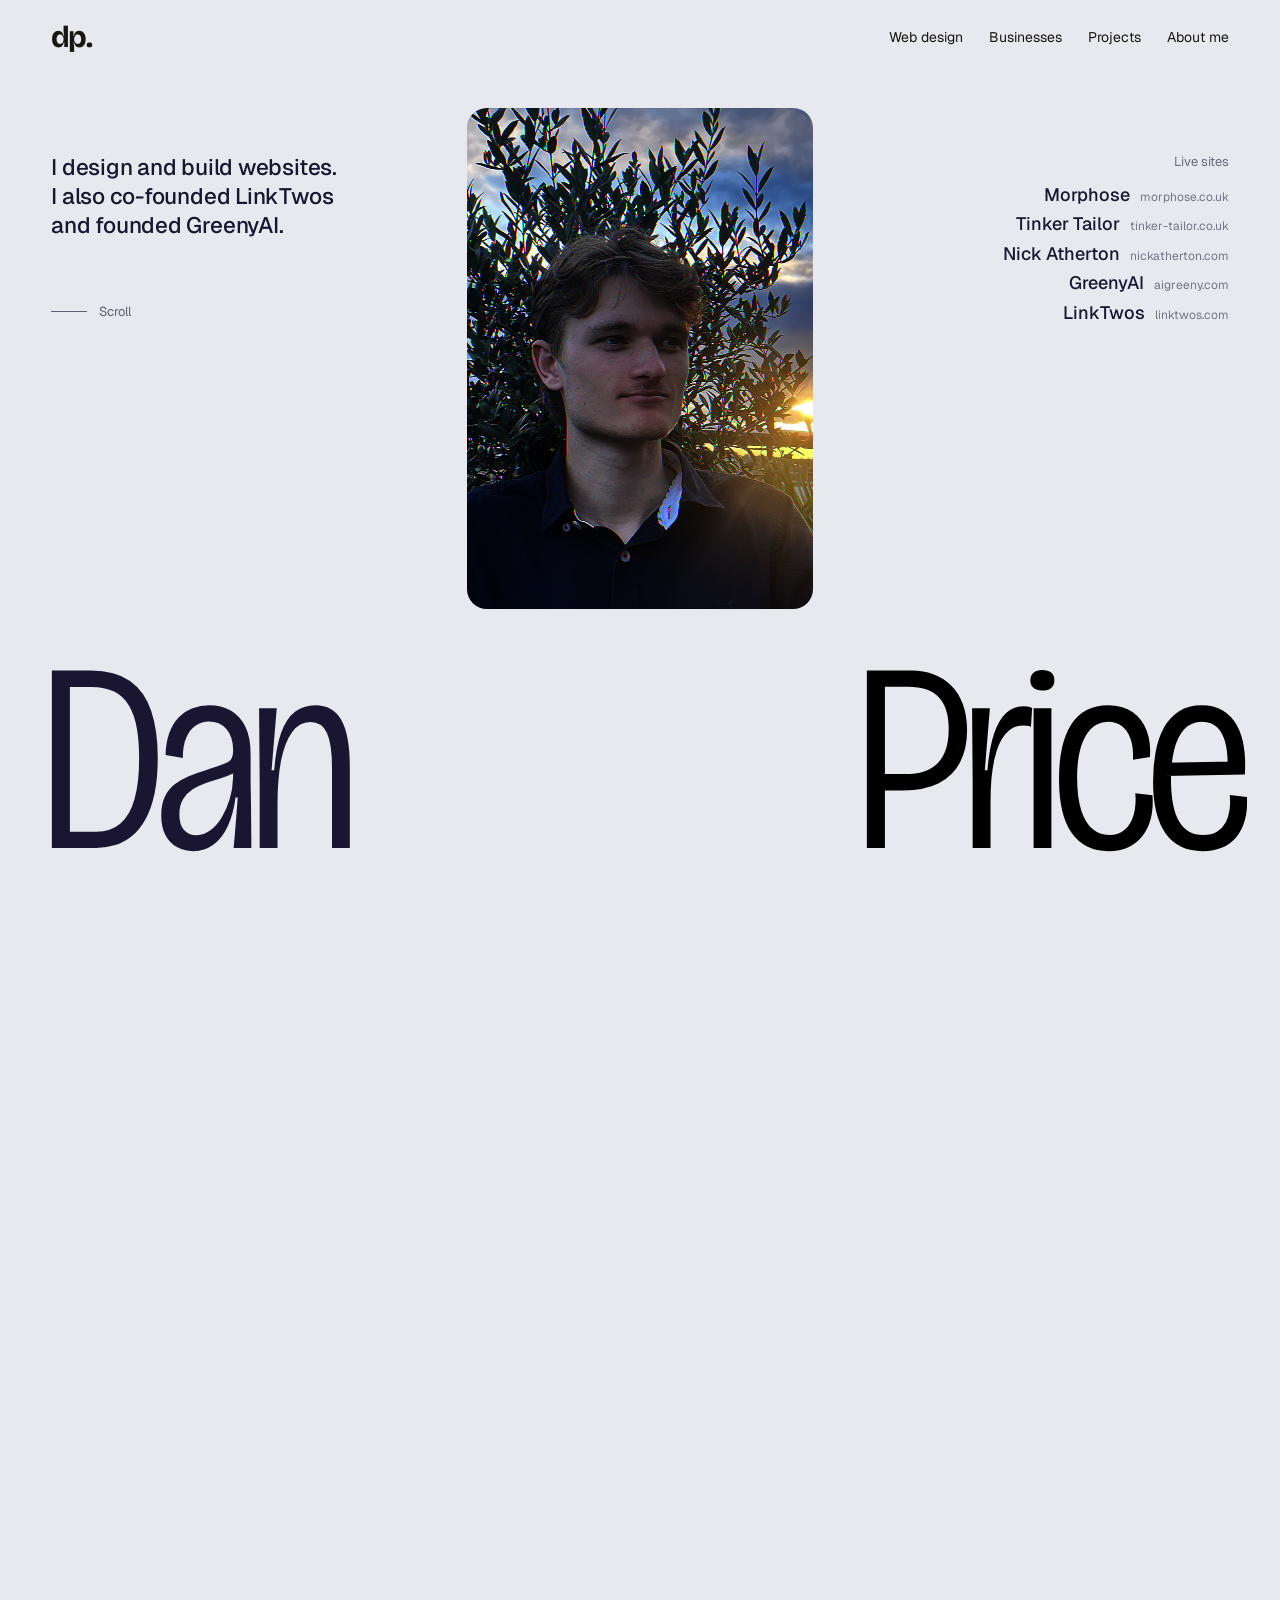
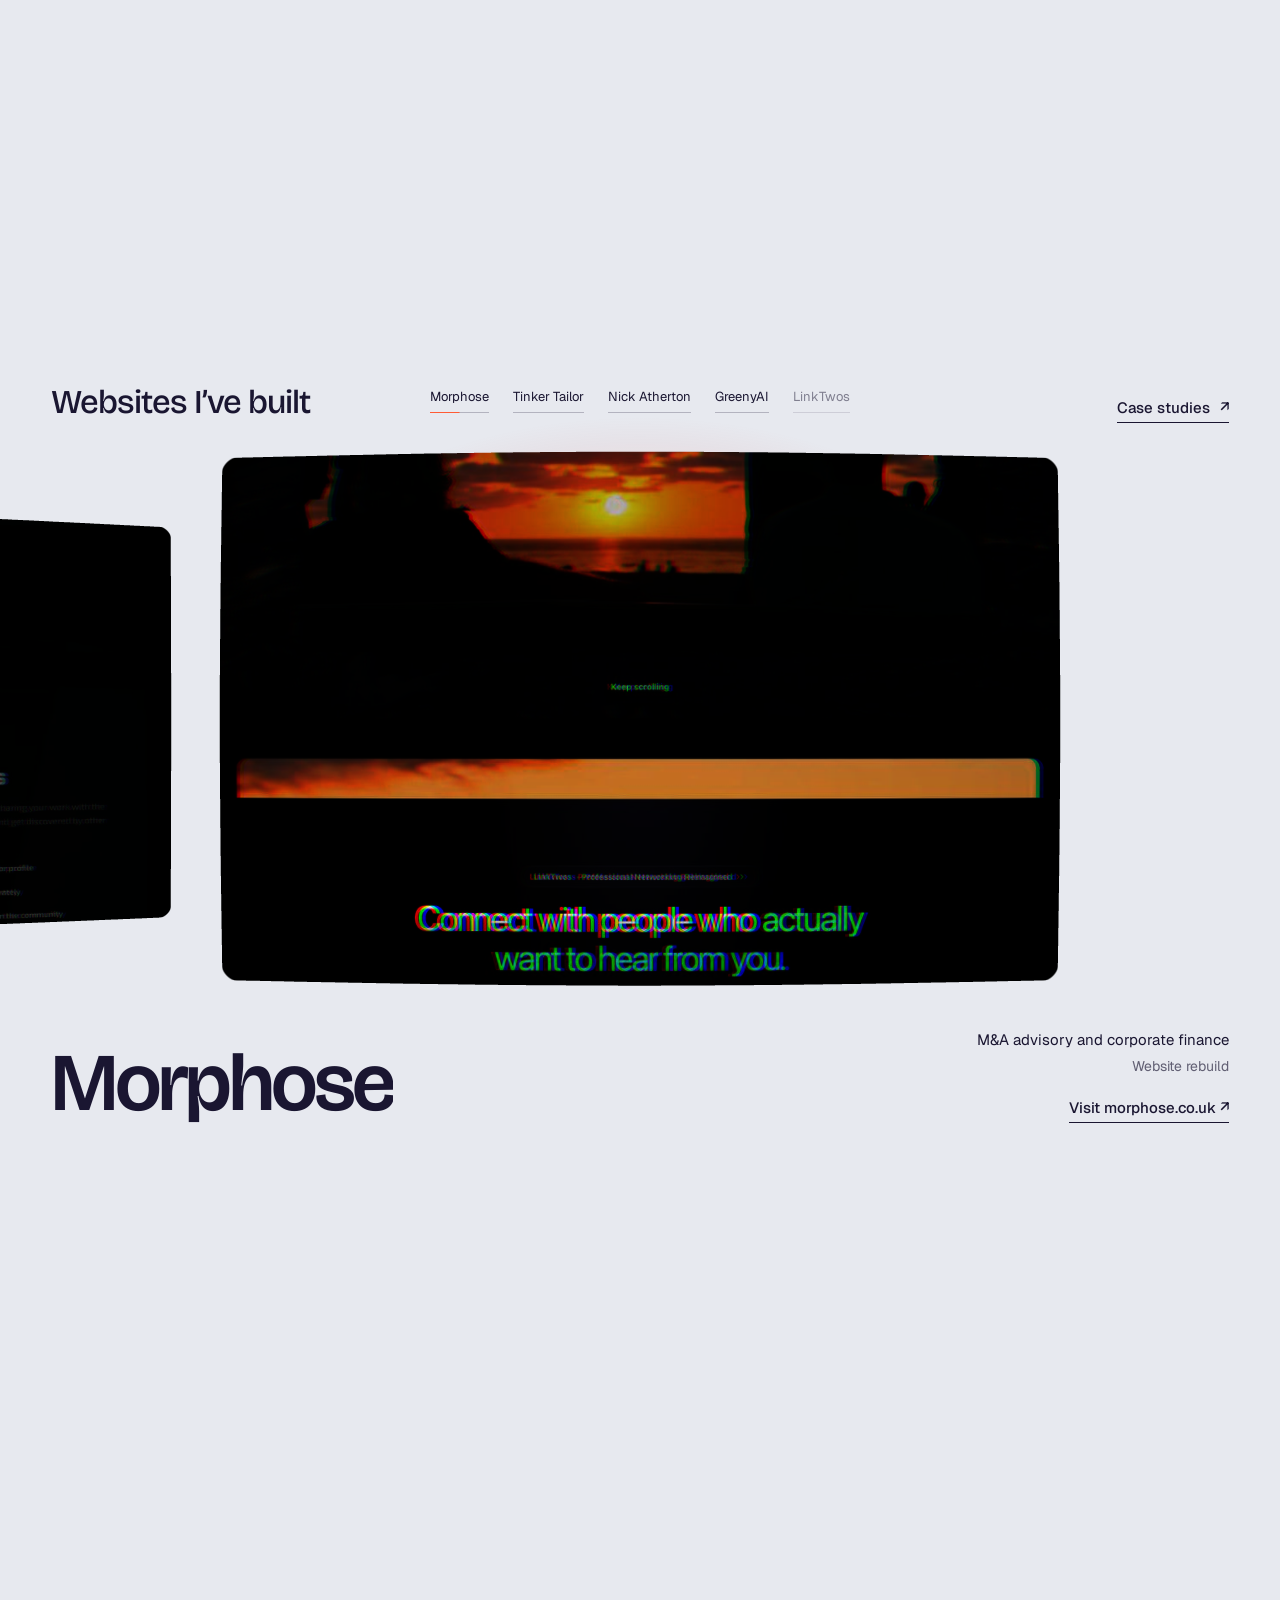
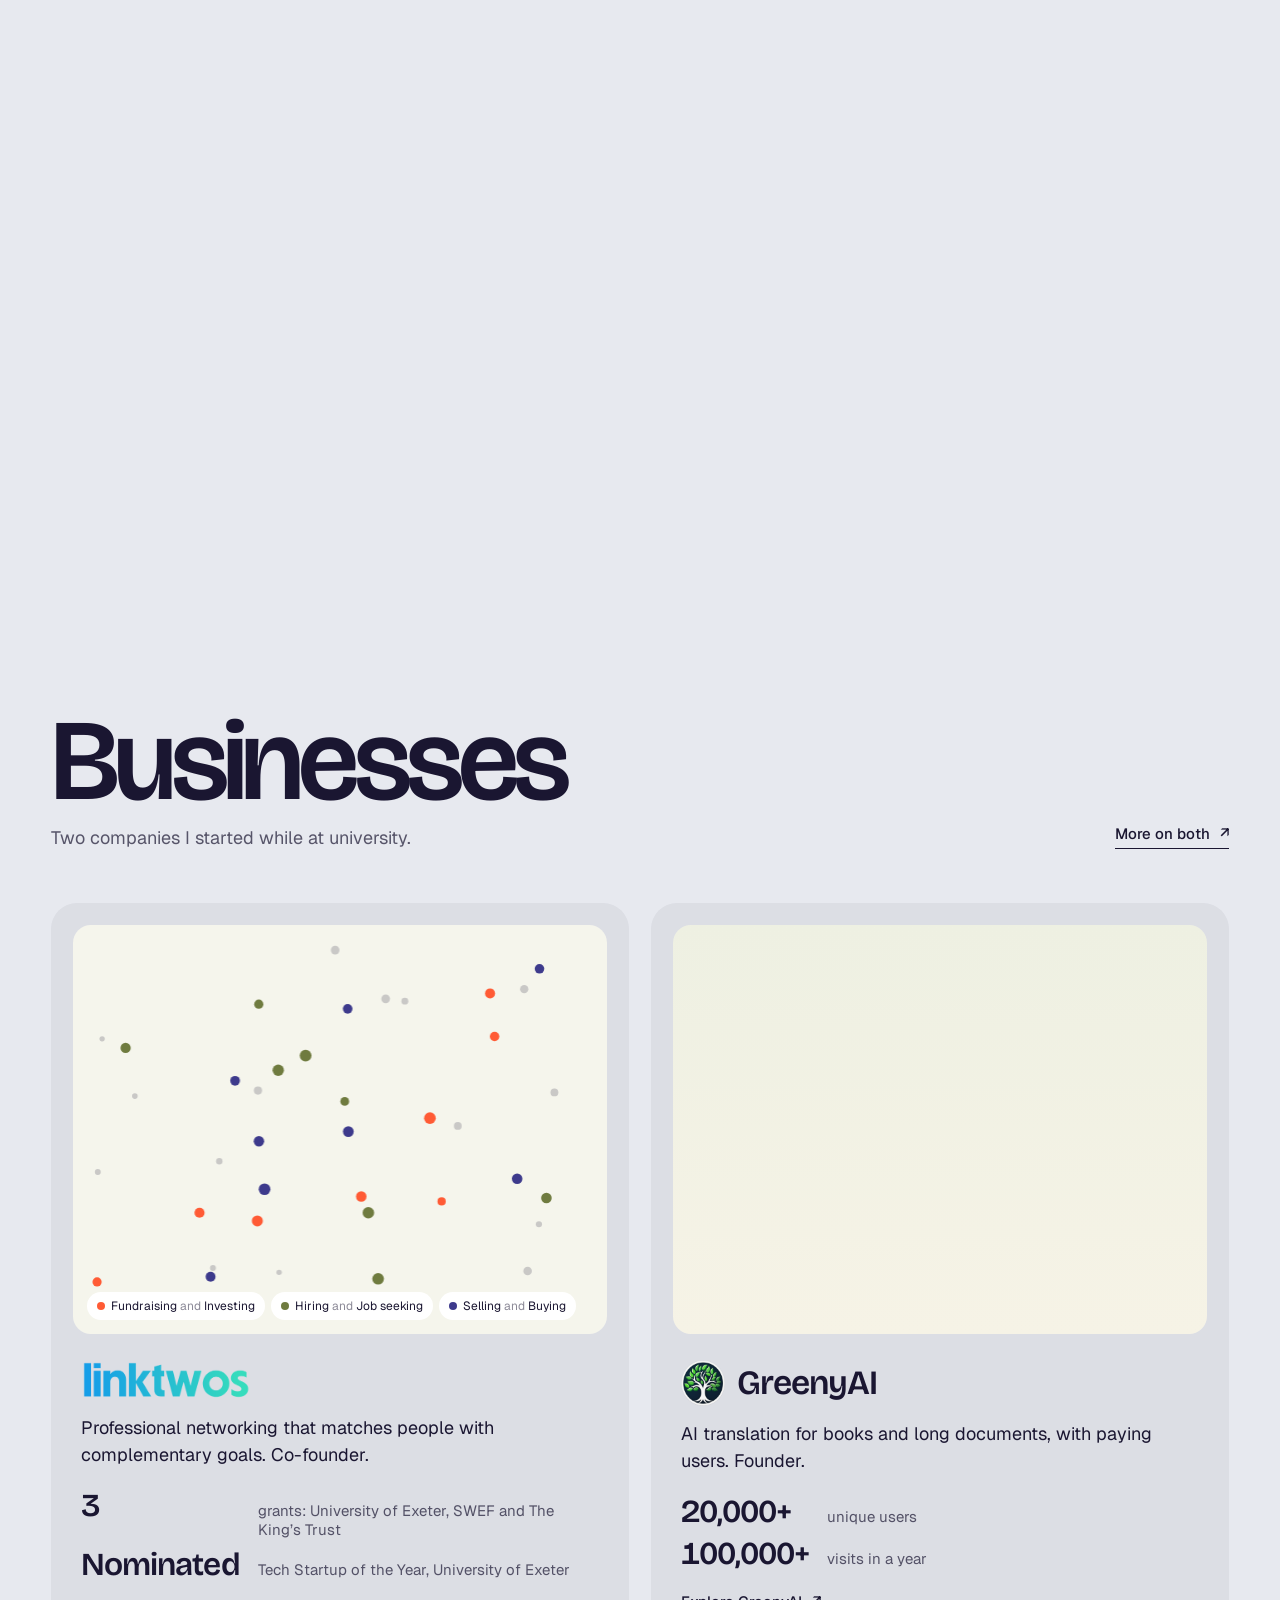
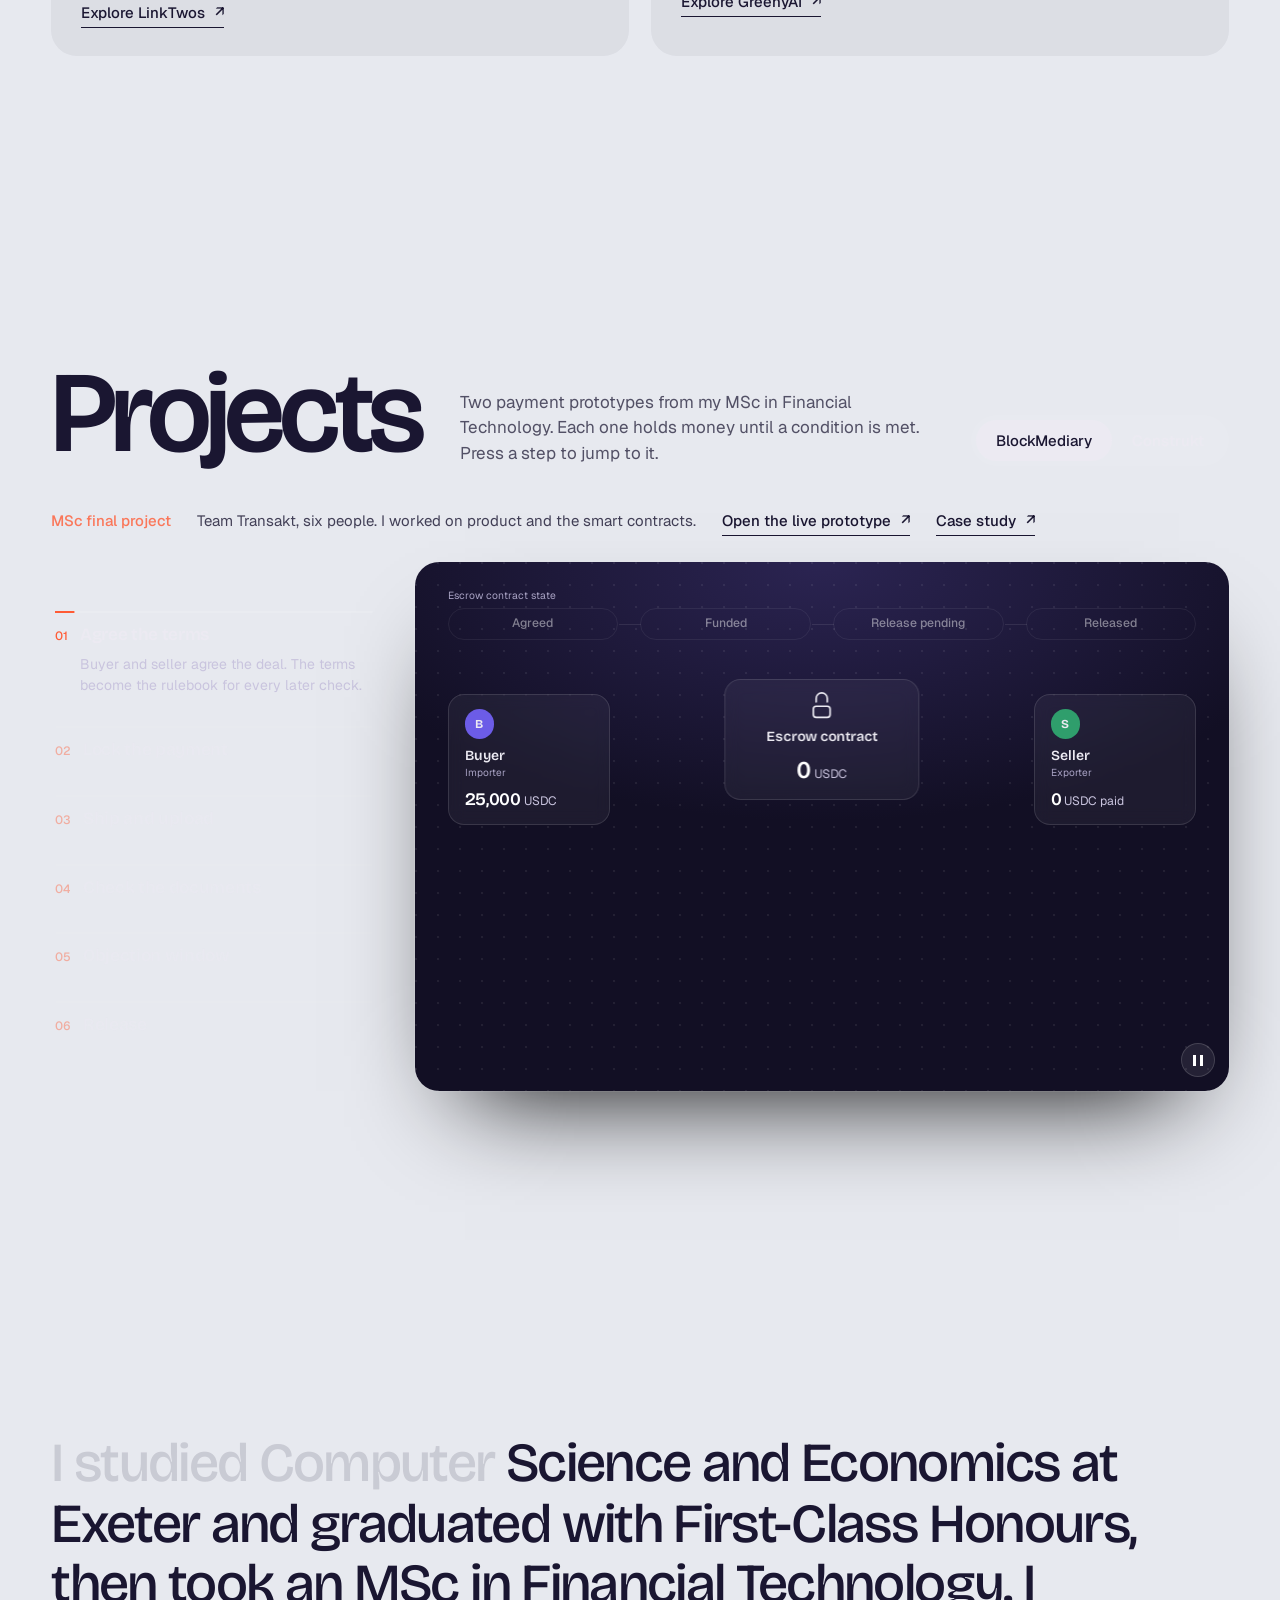
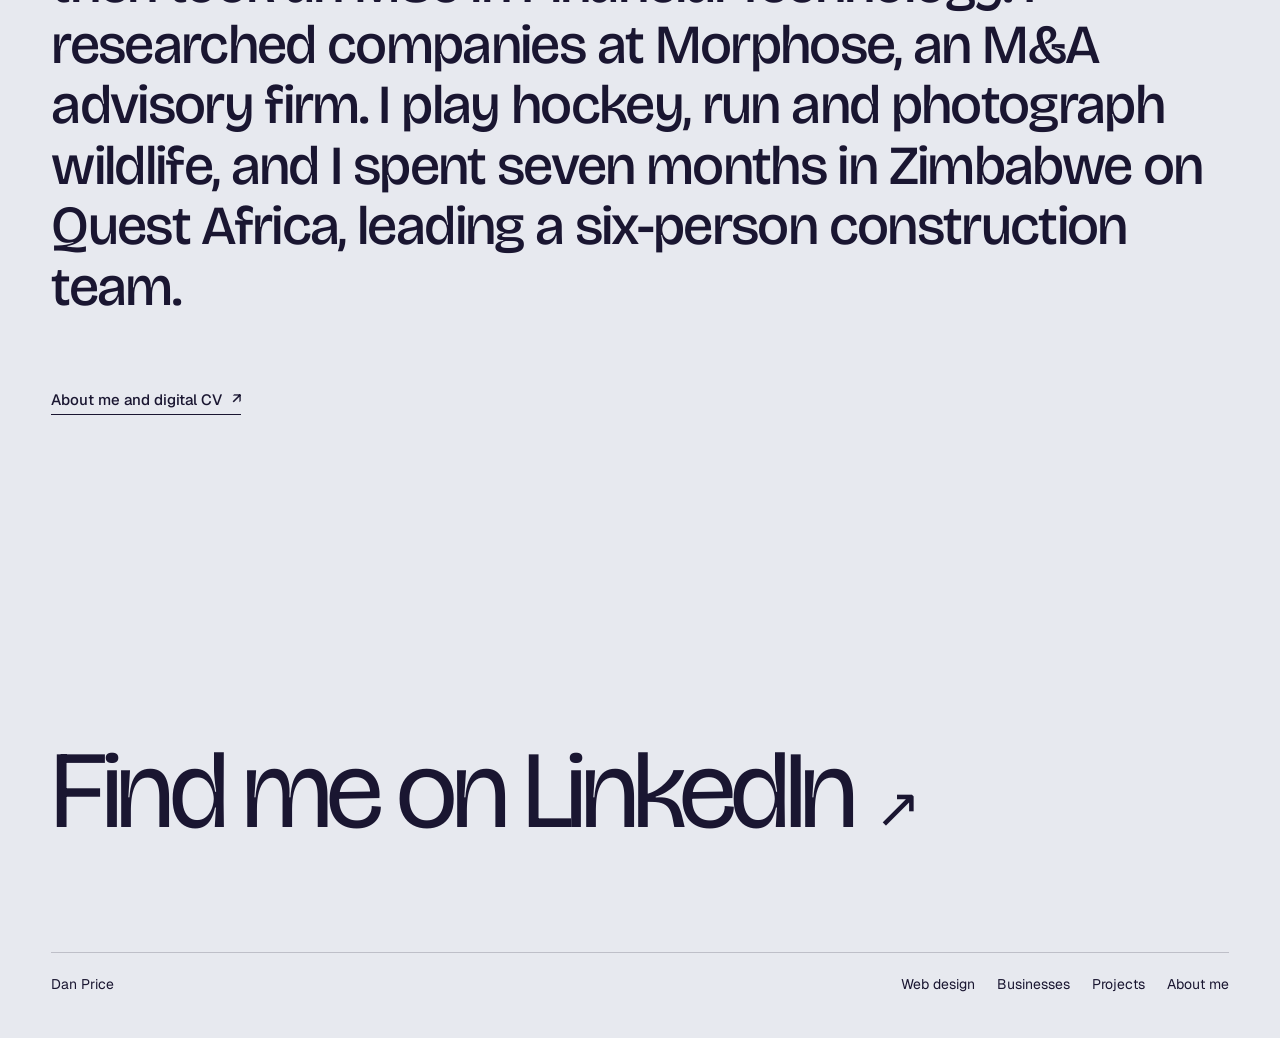
==== index.html @ 8550e6f2 "Deploy portfolio 464f7cd" ====
<!doctype html>
<html lang="en"><head><meta charset="UTF-8"><meta name="viewport" content="width=device-width, initial-scale=1"><meta name="theme-color" content="#1a1631"><meta name="description" content="Dan Price designs and builds websites. Web design, businesses, projects and background."><title>Dan Price: web design, businesses and projects</title><link rel="icon" href="/favicon.svg" type="image/svg+xml"><link rel="apple-touch-icon" href="/apple-touch-icon.png"><meta property="og:type" content="website"><meta property="og:site_name" content="Dan Price"><meta property="og:title" content="Dan Price: web design, businesses and projects"><meta property="og:description" content="Dan Price designs and builds websites. Web design, businesses, projects and background."><meta property="og:url" content="https://danprice.uk/"><meta property="og:image" content="https://danprice.uk/og.jpg"><meta property="og:image:width" content="1200"><meta property="og:image:height" content="630"><meta name="twitter:card" content="summary_large_image"><link rel="preconnect" href="https://fonts.googleapis.com"><link rel="preconnect" href="https://fonts.gstatic.com" crossorigin><link href="https://fonts.googleapis.com/css2?family=Bricolage+Grotesque:opsz,wdth,wght@12..96,75..100,200..800&family=Geist:wght@300..700&family=DM+Sans:wght@400;500;600;700&family=Manrope:wght@400;500;600;700;800&family=Prata&family=Space+Grotesk:wght@400;500;600;700&display=swap" rel="stylesheet">  <script type="module" crossorigin src="/assets/main-Dzl6GF0o.js"></script>
  <link rel="modulepreload" crossorigin href="/assets/modulepreload-polyfill-B5Qt9EMX.js">
  <link rel="modulepreload" crossorigin href="/assets/preload-helper-ckwbz45p.js">
</head><body><div id="app"></div></body></html>
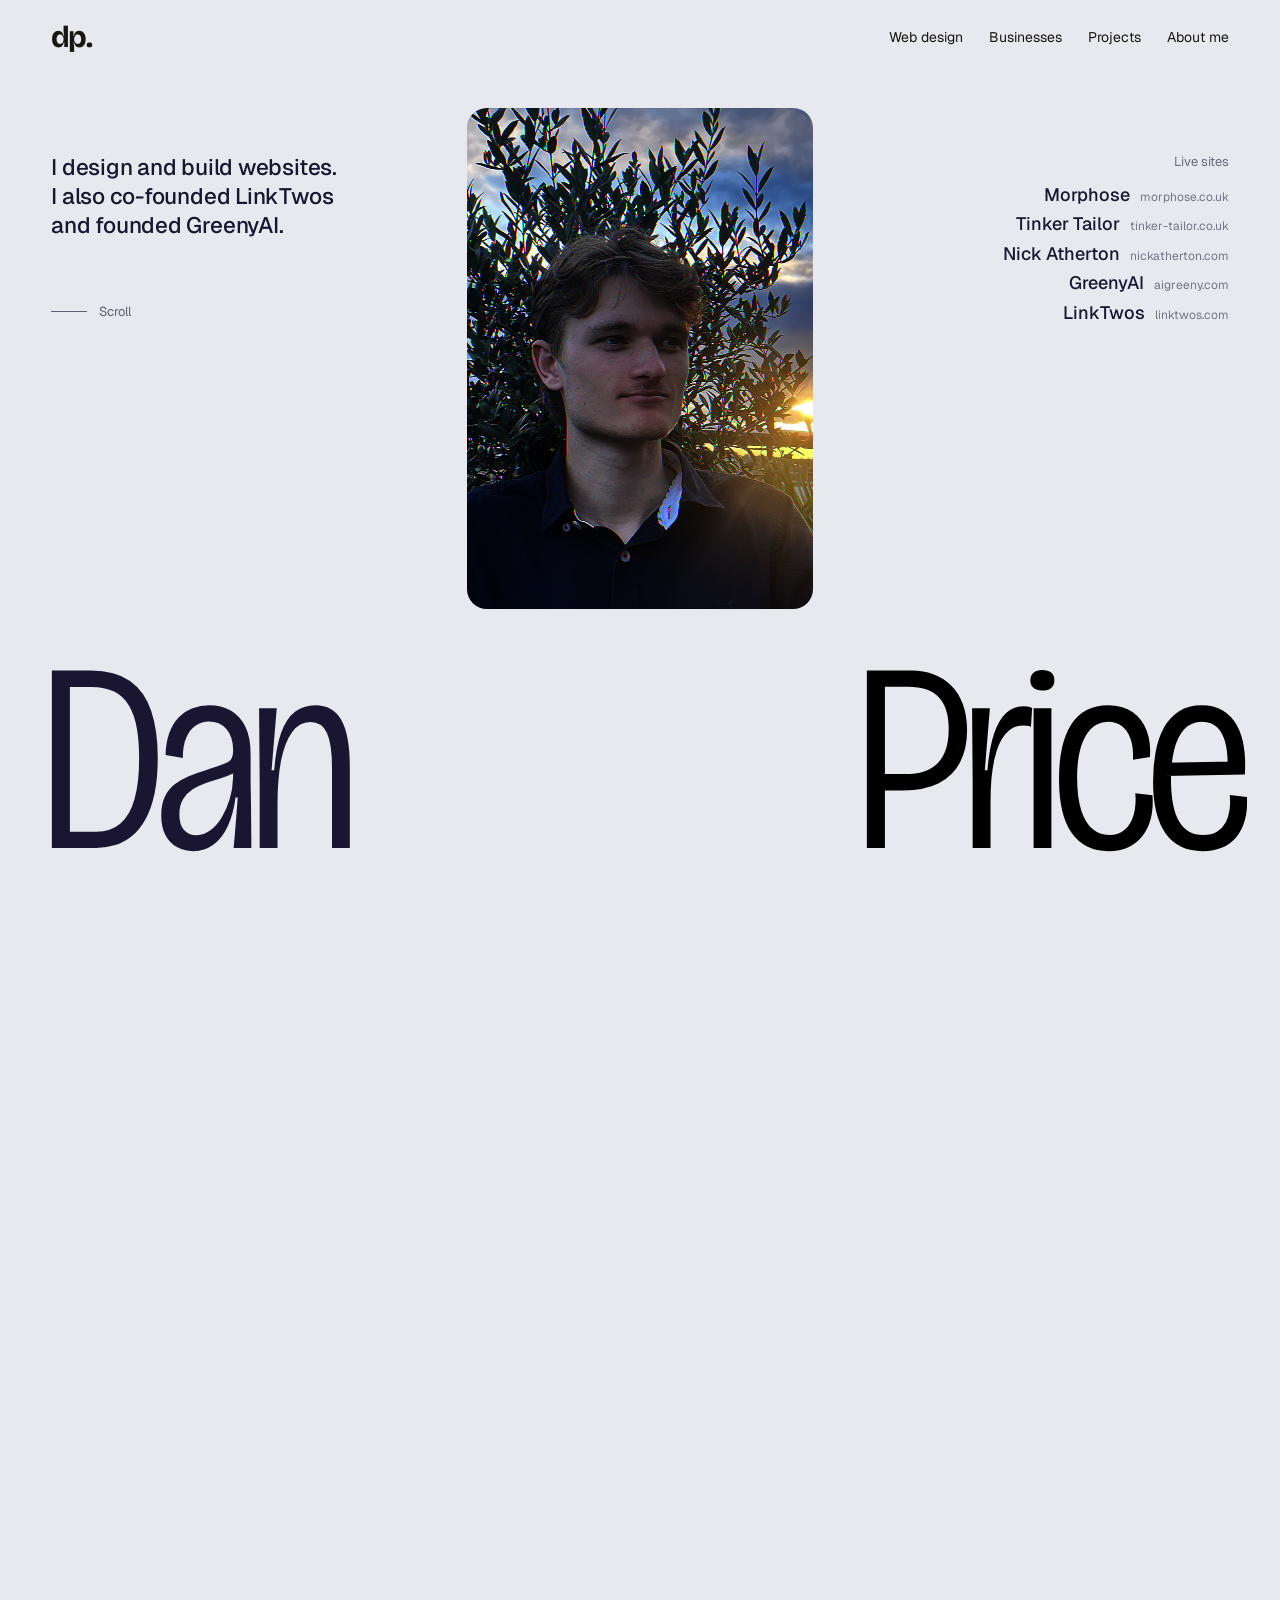
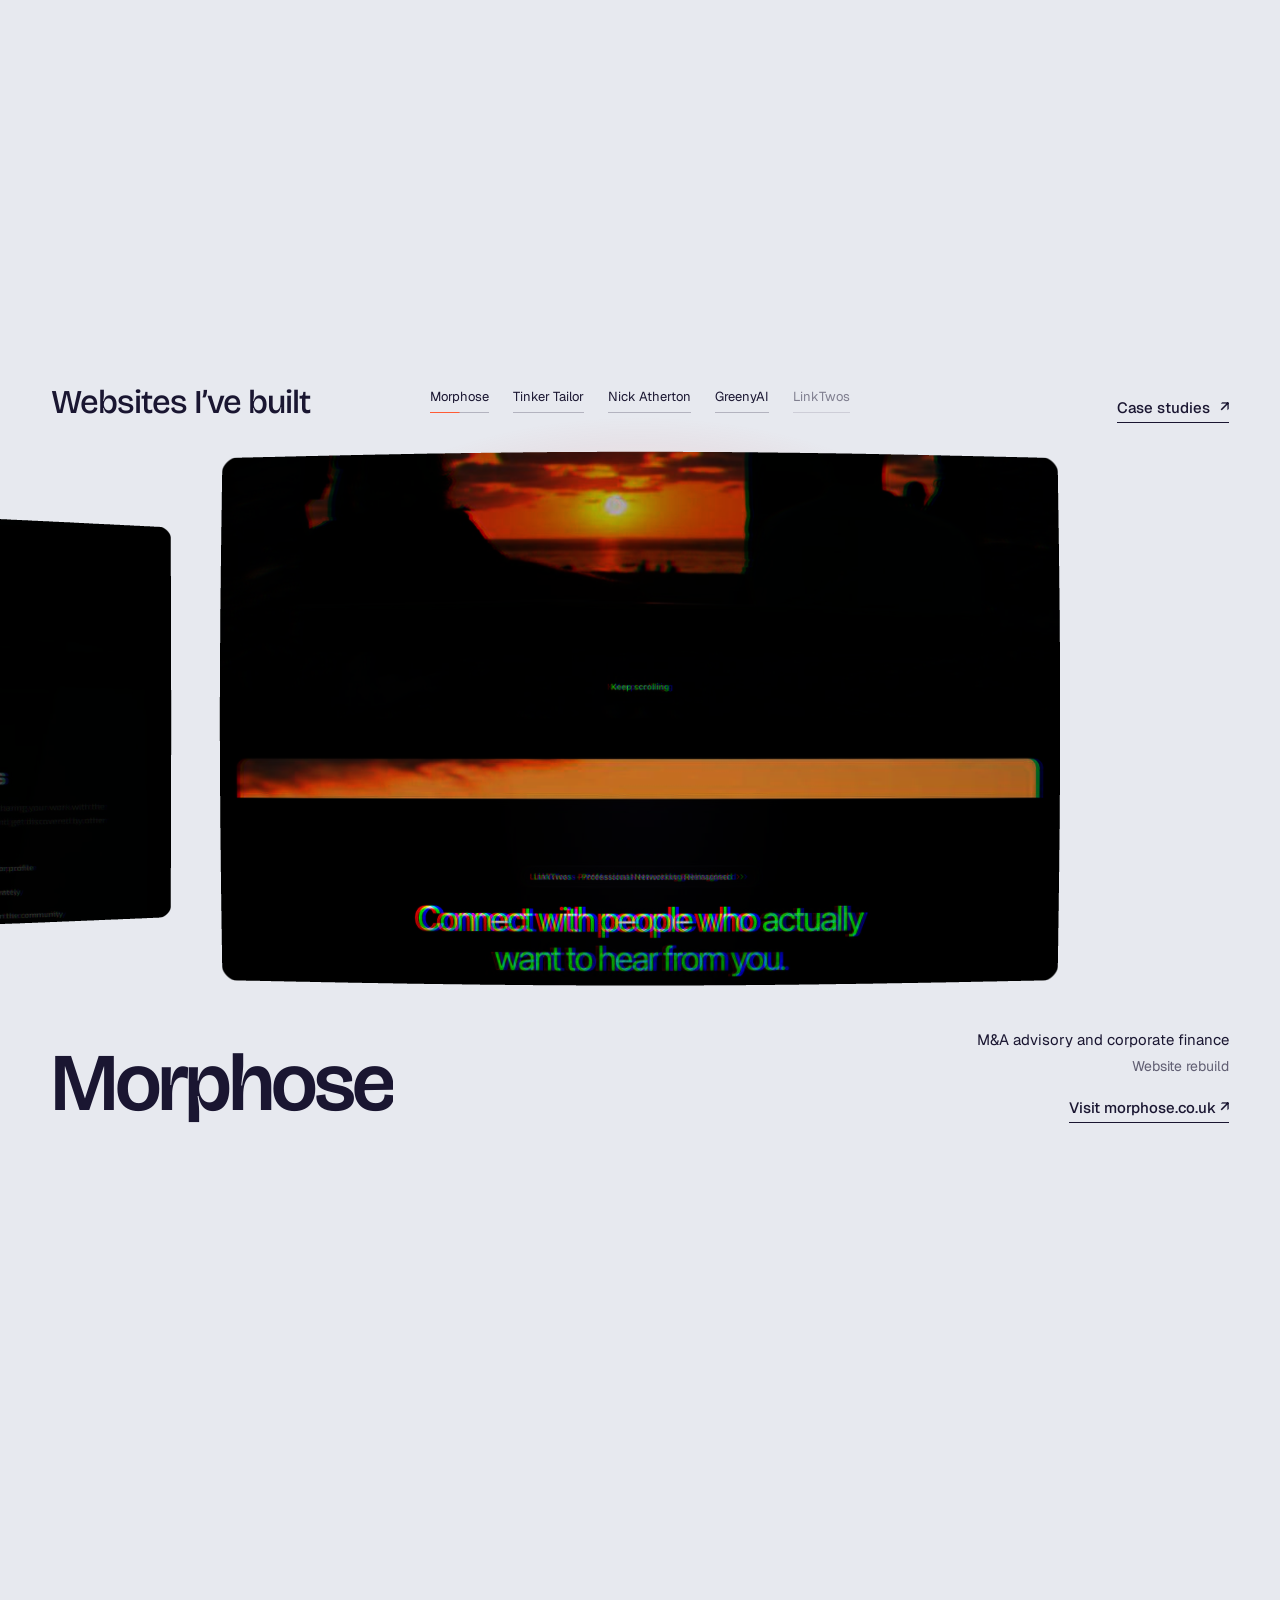
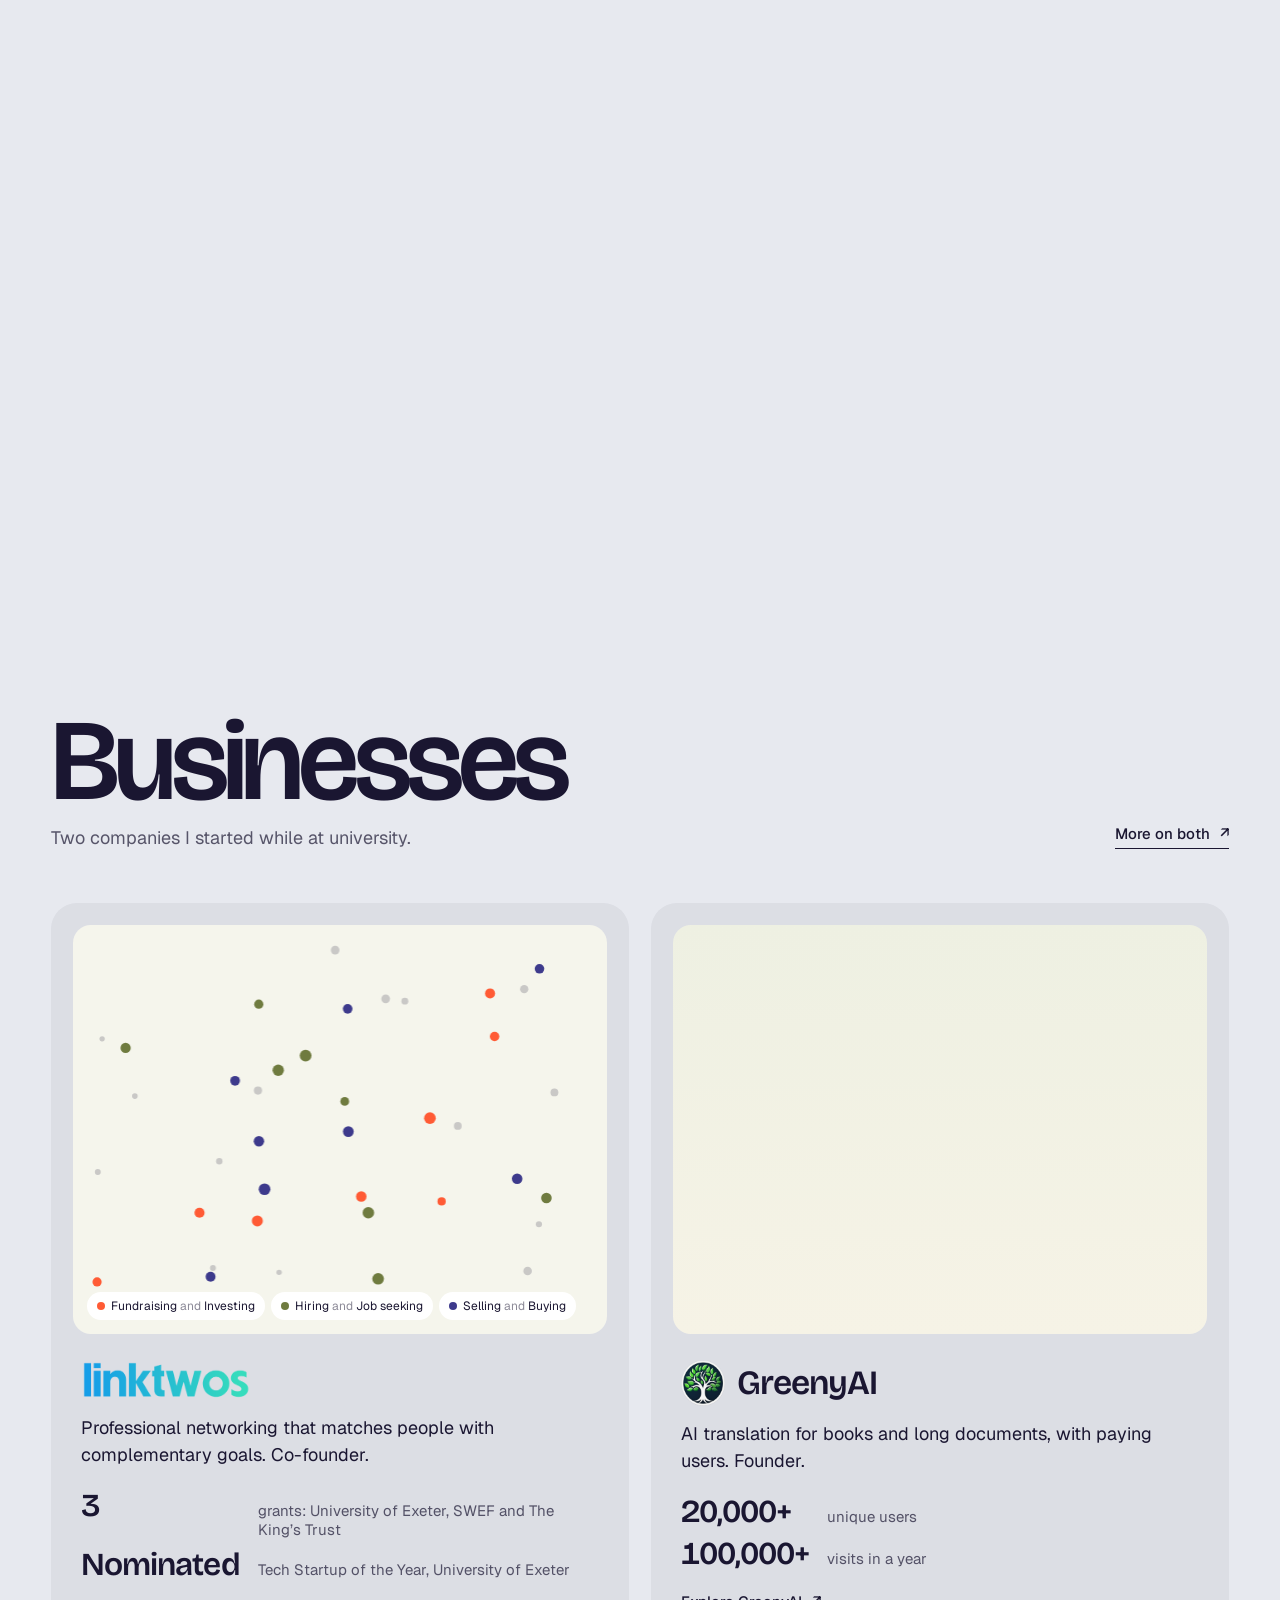
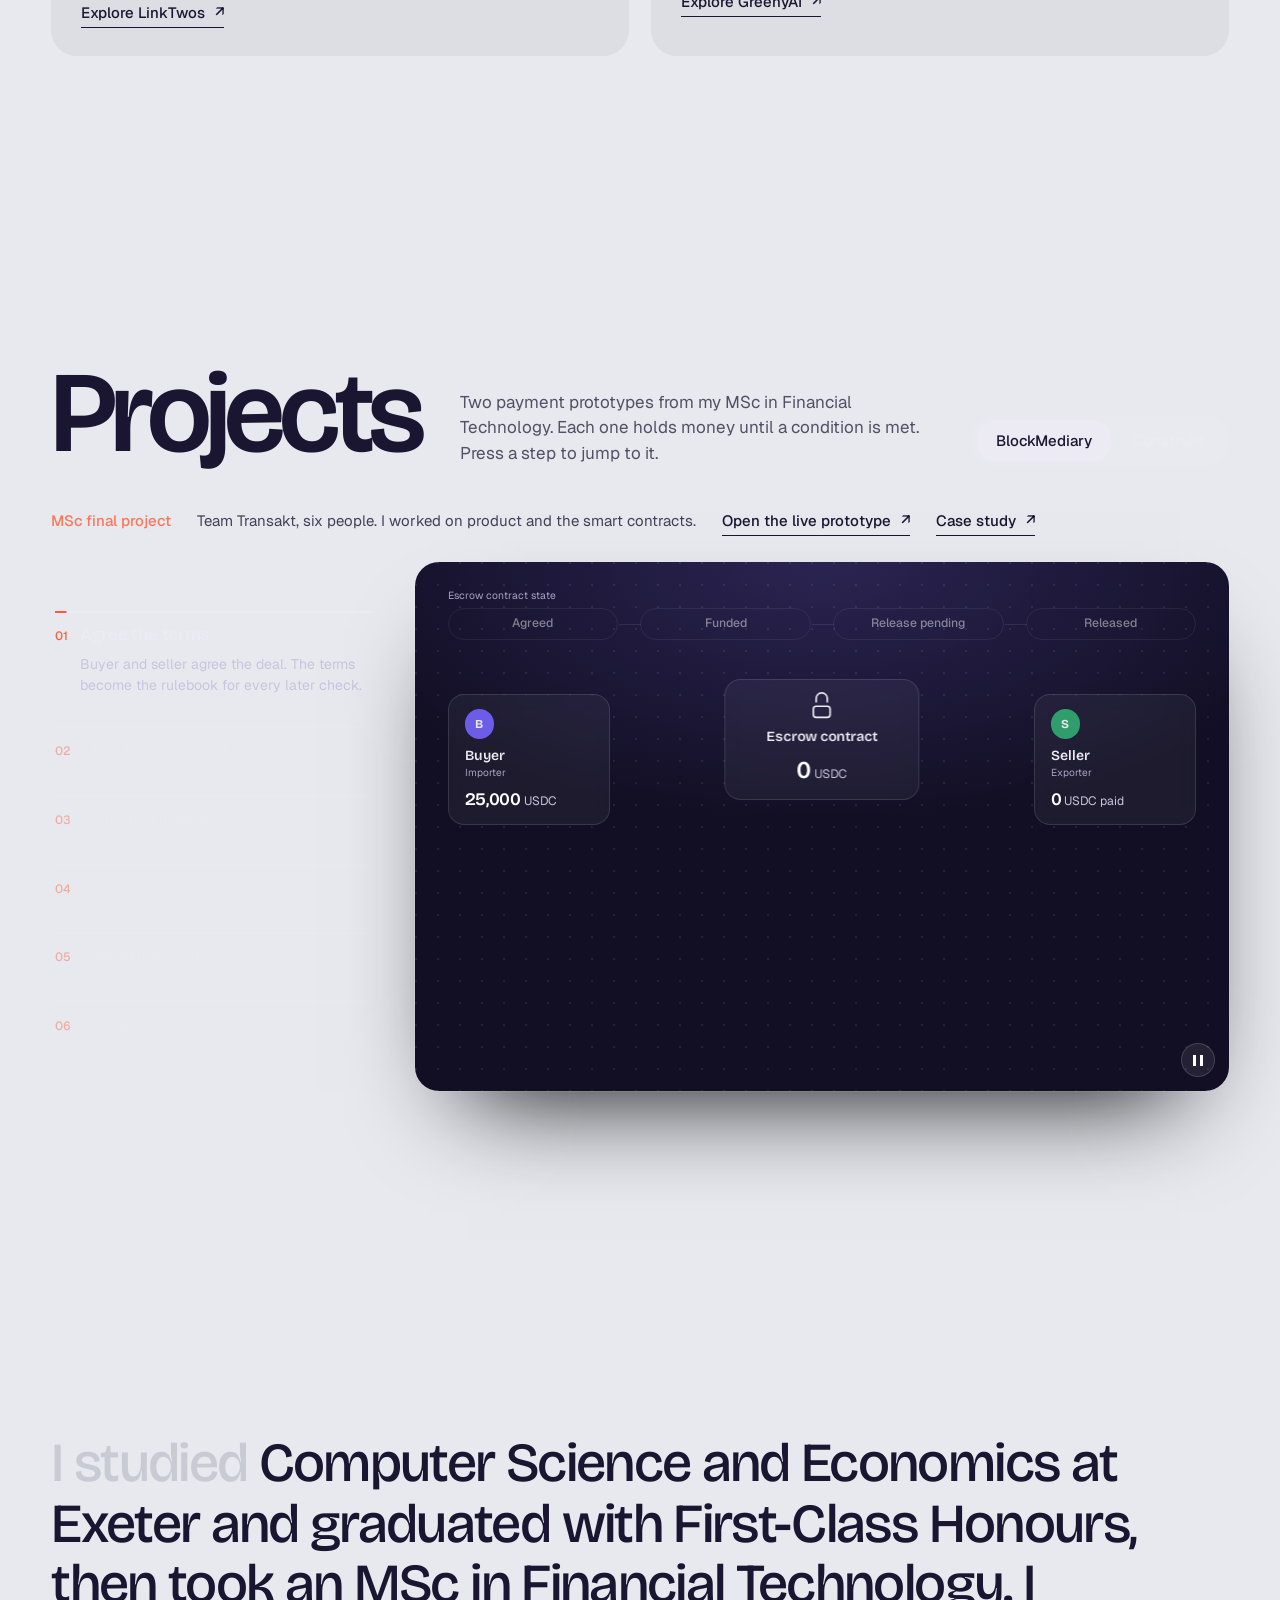
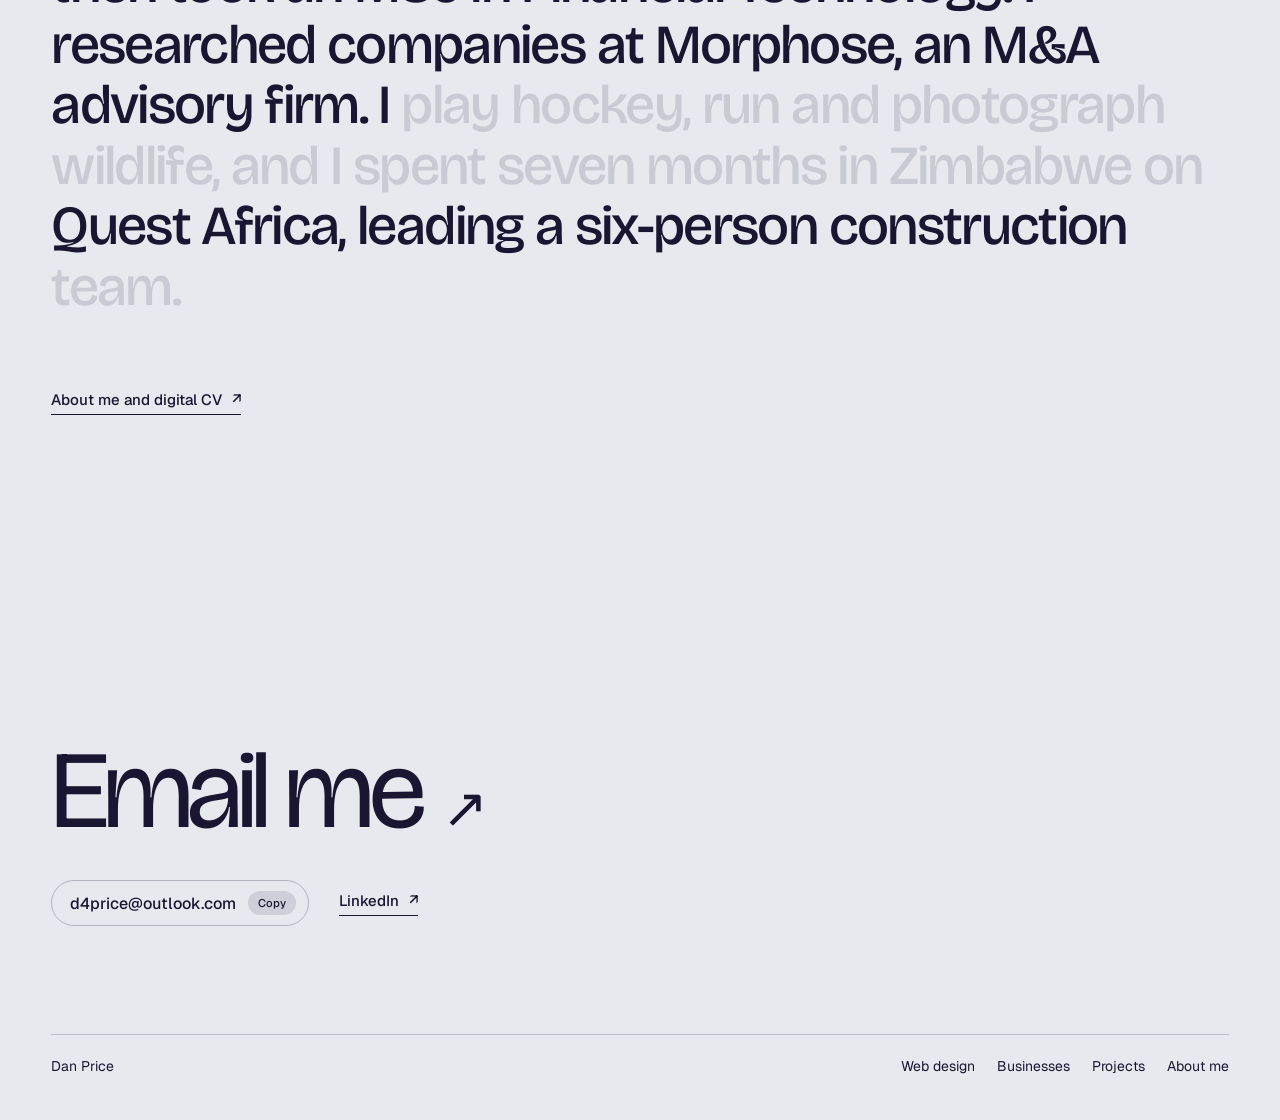
==== commit b1d10f10: "Deploy portfolio 0cc12ff" ====
--- a/index.html
+++ b/index.html
@@ -1,5 +1,5 @@
 <!doctype html>
-<html lang="en"><head><meta charset="UTF-8"><meta name="viewport" content="width=device-width, initial-scale=1"><meta name="theme-color" content="#1a1631"><meta name="description" content="Dan Price designs and builds websites. Web design, businesses, projects and background."><title>Dan Price: web design, businesses and projects</title><link rel="icon" href="/favicon.svg" type="image/svg+xml"><link rel="apple-touch-icon" href="/apple-touch-icon.png"><meta property="og:type" content="website"><meta property="og:site_name" content="Dan Price"><meta property="og:title" content="Dan Price: web design, businesses and projects"><meta property="og:description" content="Dan Price designs and builds websites. Web design, businesses, projects and background."><meta property="og:url" content="https://danprice.uk/"><meta property="og:image" content="https://danprice.uk/og.jpg"><meta property="og:image:width" content="1200"><meta property="og:image:height" content="630"><meta name="twitter:card" content="summary_large_image"><link rel="preconnect" href="https://fonts.googleapis.com"><link rel="preconnect" href="https://fonts.gstatic.com" crossorigin><link href="https://fonts.googleapis.com/css2?family=Bricolage+Grotesque:opsz,wdth,wght@12..96,75..100,200..800&family=Geist:wght@300..700&family=DM+Sans:wght@400;500;600;700&family=Manrope:wght@400;500;600;700;800&family=Prata&family=Space+Grotesk:wght@400;500;600;700&display=swap" rel="stylesheet">  <script type="module" crossorigin src="/assets/main-Dzl6GF0o.js"></script>
+<html lang="en"><head><meta charset="UTF-8"><meta name="viewport" content="width=device-width, initial-scale=1"><meta name="theme-color" content="#1a1631"><meta name="description" content="Dan Price designs and builds websites. Web design, businesses, projects and background."><title>Dan Price: web design, businesses and projects</title><link rel="icon" href="/favicon.svg" type="image/svg+xml"><link rel="apple-touch-icon" href="/apple-touch-icon.png"><meta property="og:type" content="website"><meta property="og:site_name" content="Dan Price"><meta property="og:title" content="Dan Price: web design, businesses and projects"><meta property="og:description" content="Dan Price designs and builds websites. Web design, businesses, projects and background."><meta property="og:url" content="https://danprice.uk/"><meta property="og:image" content="https://danprice.uk/og.jpg"><meta property="og:image:width" content="1200"><meta property="og:image:height" content="630"><meta name="twitter:card" content="summary_large_image"><link rel="preconnect" href="https://fonts.googleapis.com"><link rel="preconnect" href="https://fonts.gstatic.com" crossorigin><link href="https://fonts.googleapis.com/css2?family=Bricolage+Grotesque:opsz,wdth,wght@12..96,75..100,200..800&family=Geist:wght@300..700&family=DM+Sans:wght@400;500;600;700&family=Manrope:wght@400;500;600;700;800&family=Prata&family=Space+Grotesk:wght@400;500;600;700&display=swap" rel="stylesheet">  <script type="module" crossorigin src="/assets/main-BMQXF3az.js"></script>
   <link rel="modulepreload" crossorigin href="/assets/modulepreload-polyfill-B5Qt9EMX.js">
   <link rel="modulepreload" crossorigin href="/assets/preload-helper-ckwbz45p.js">
 </head><body><div id="app"></div></body></html>
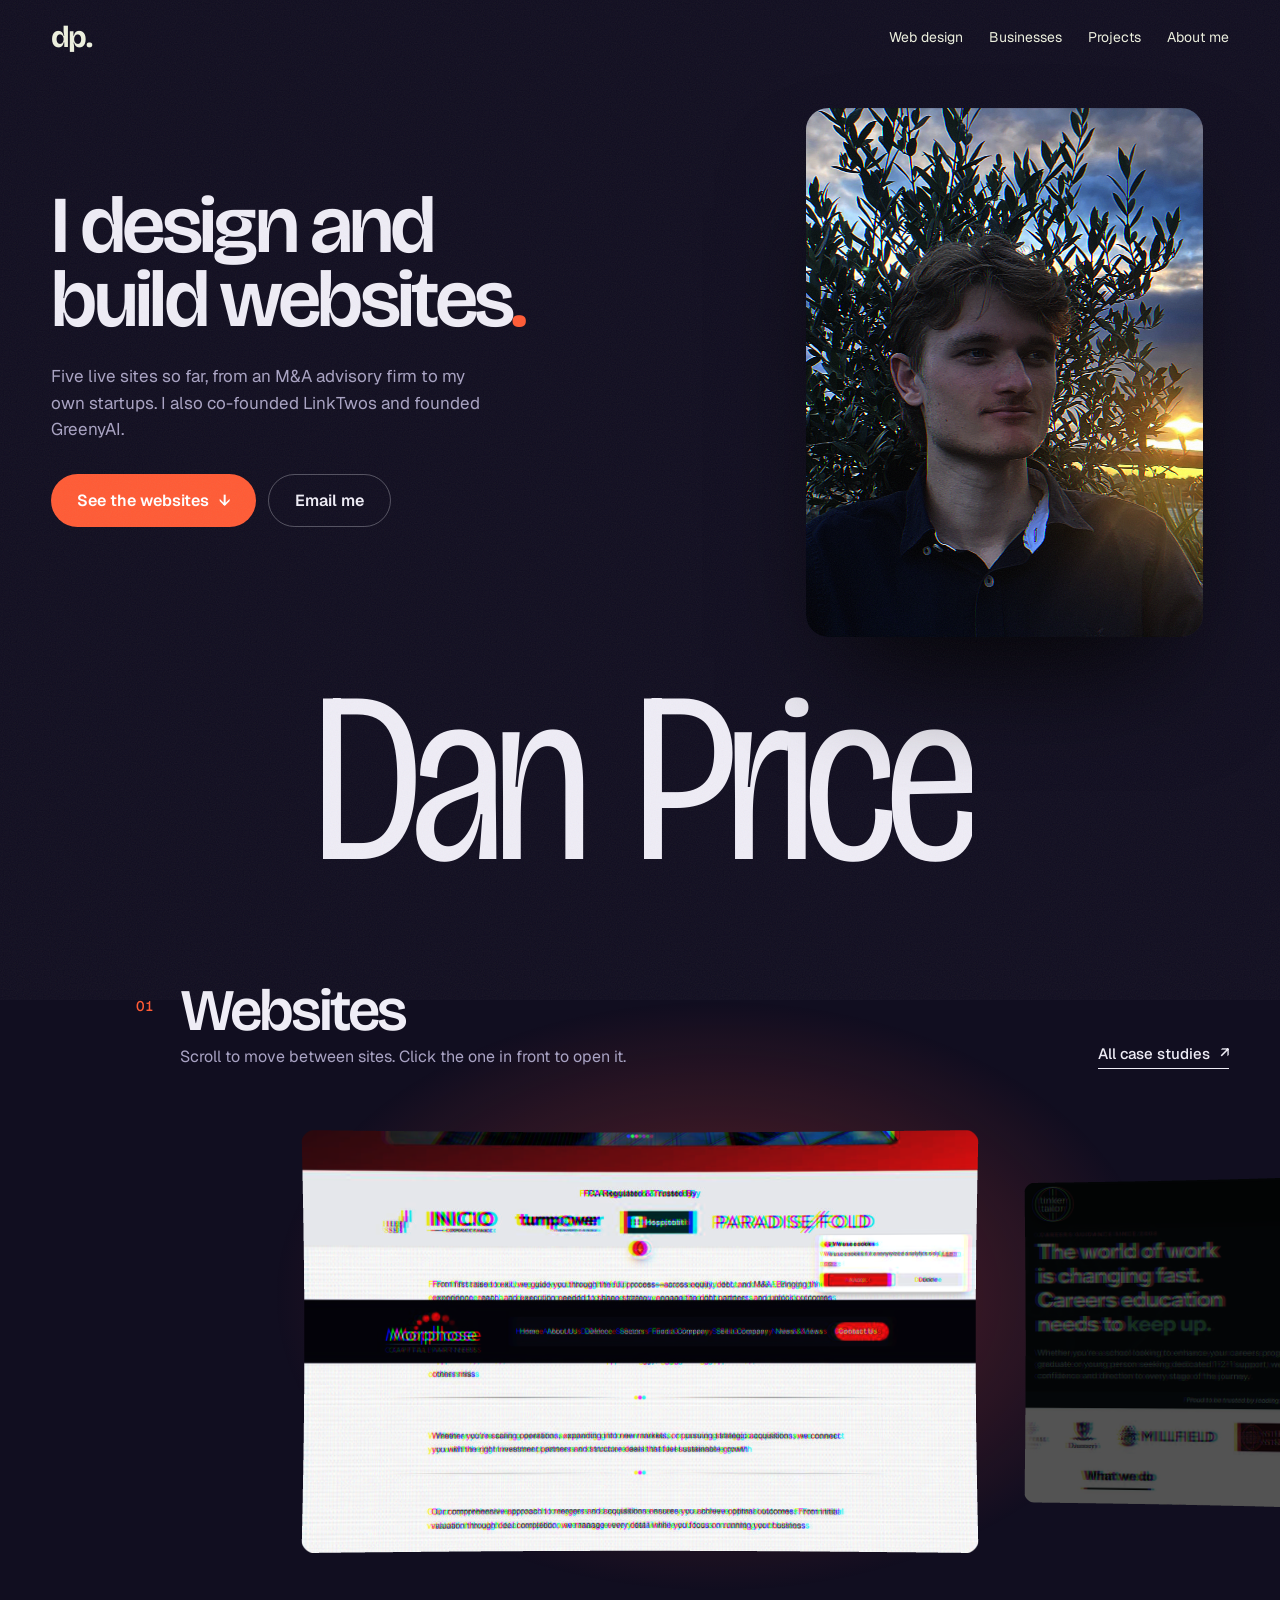
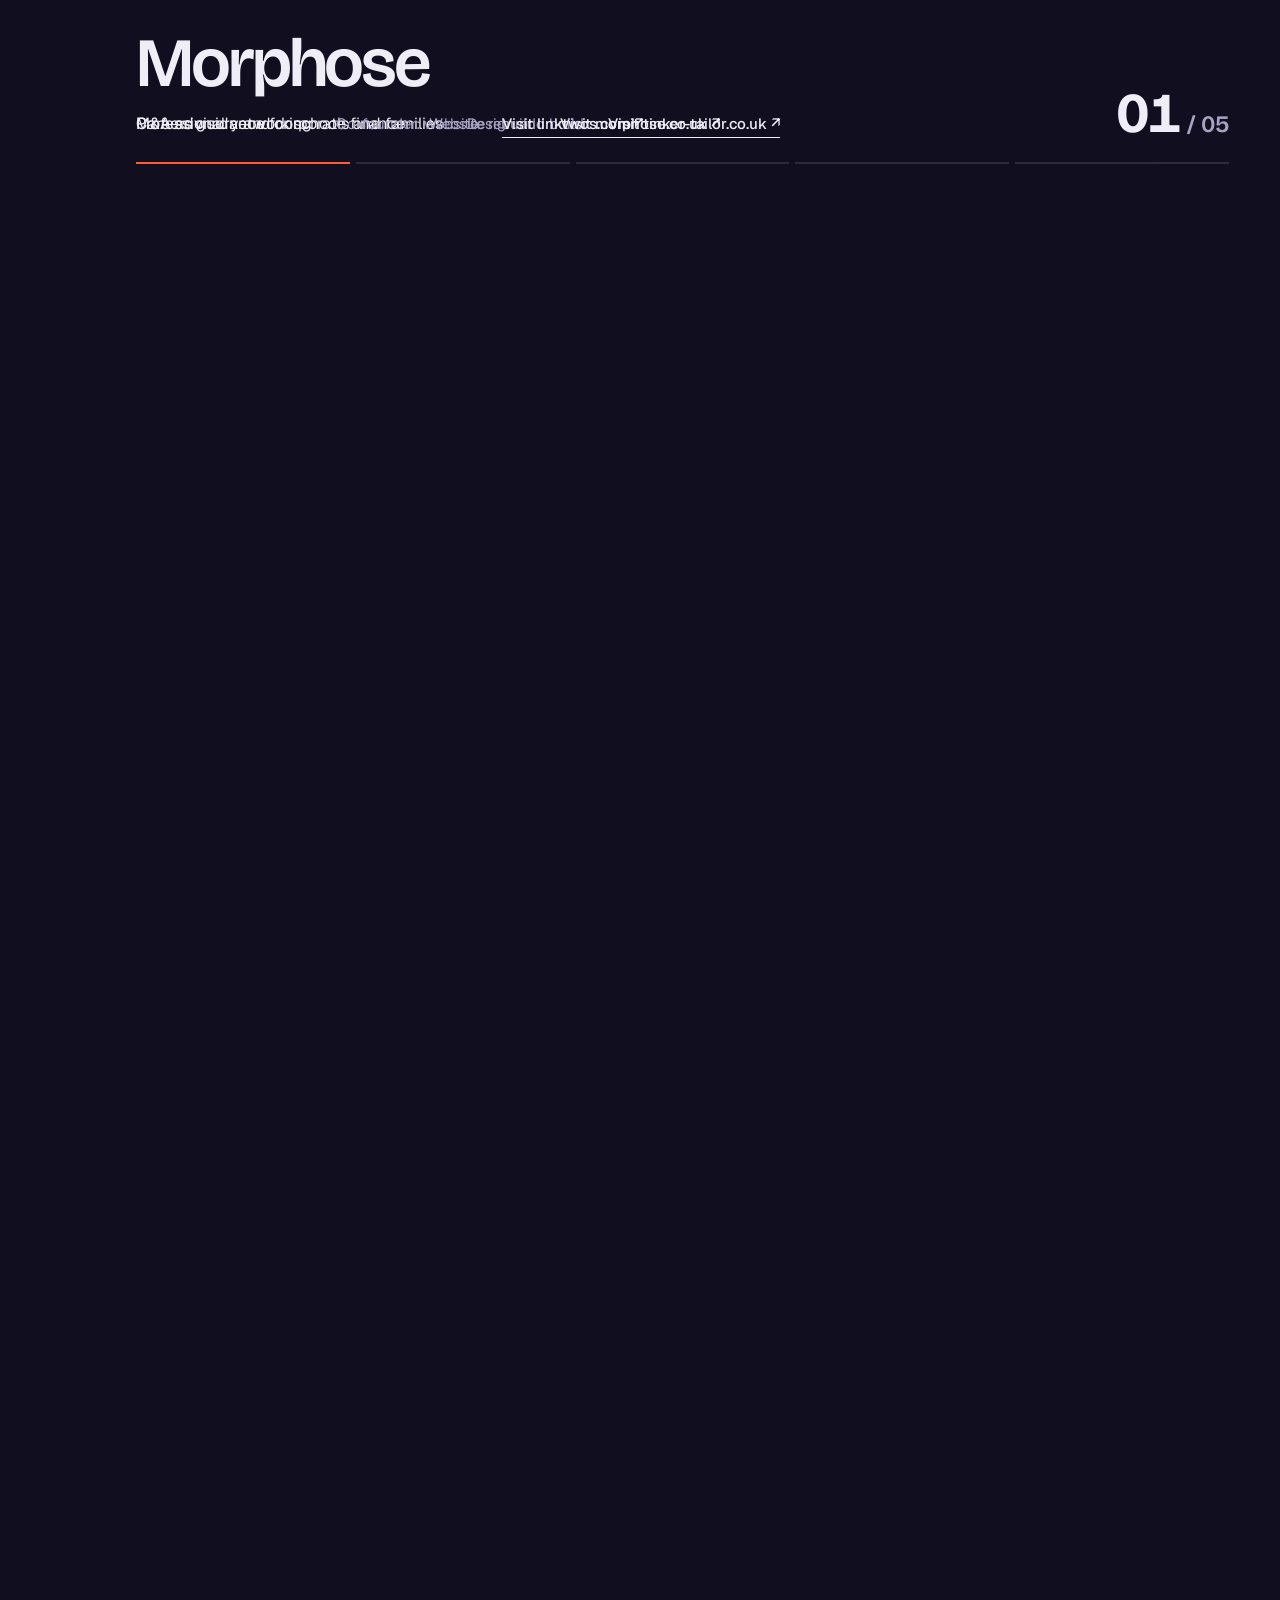
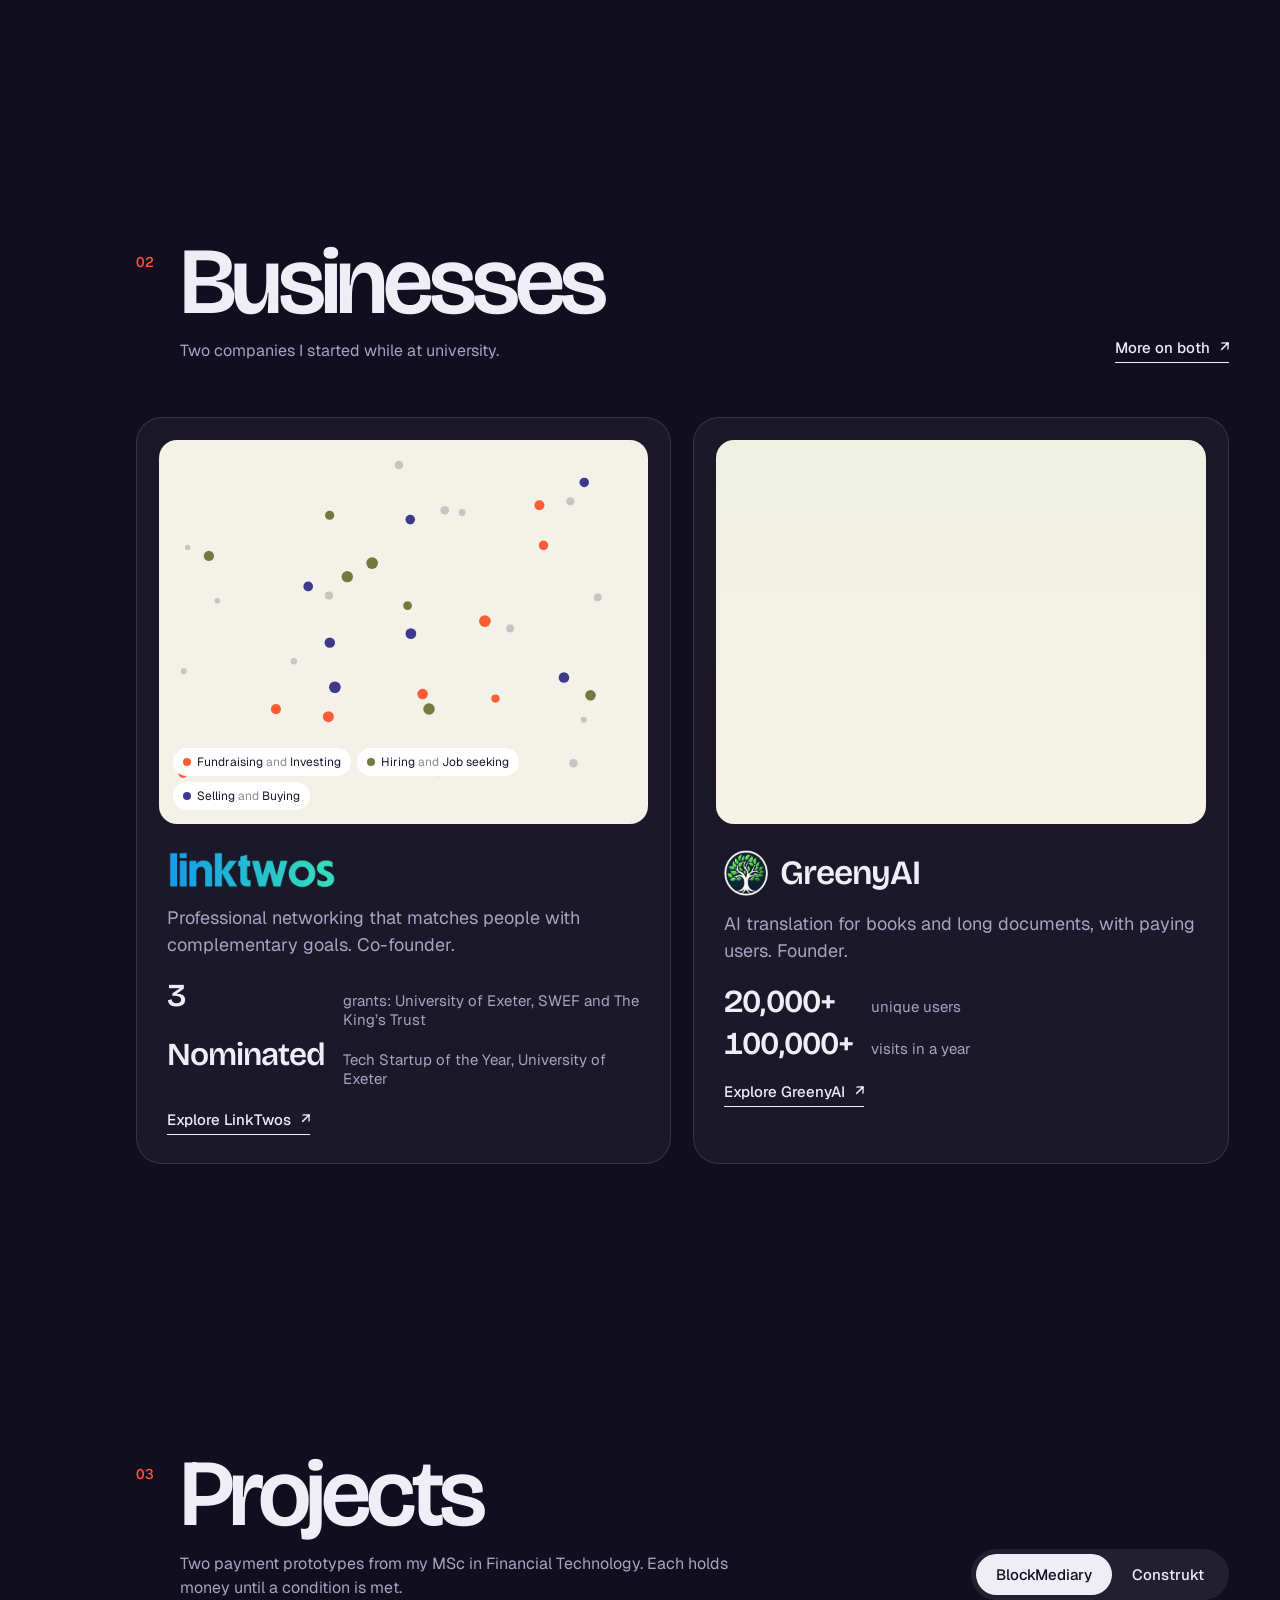
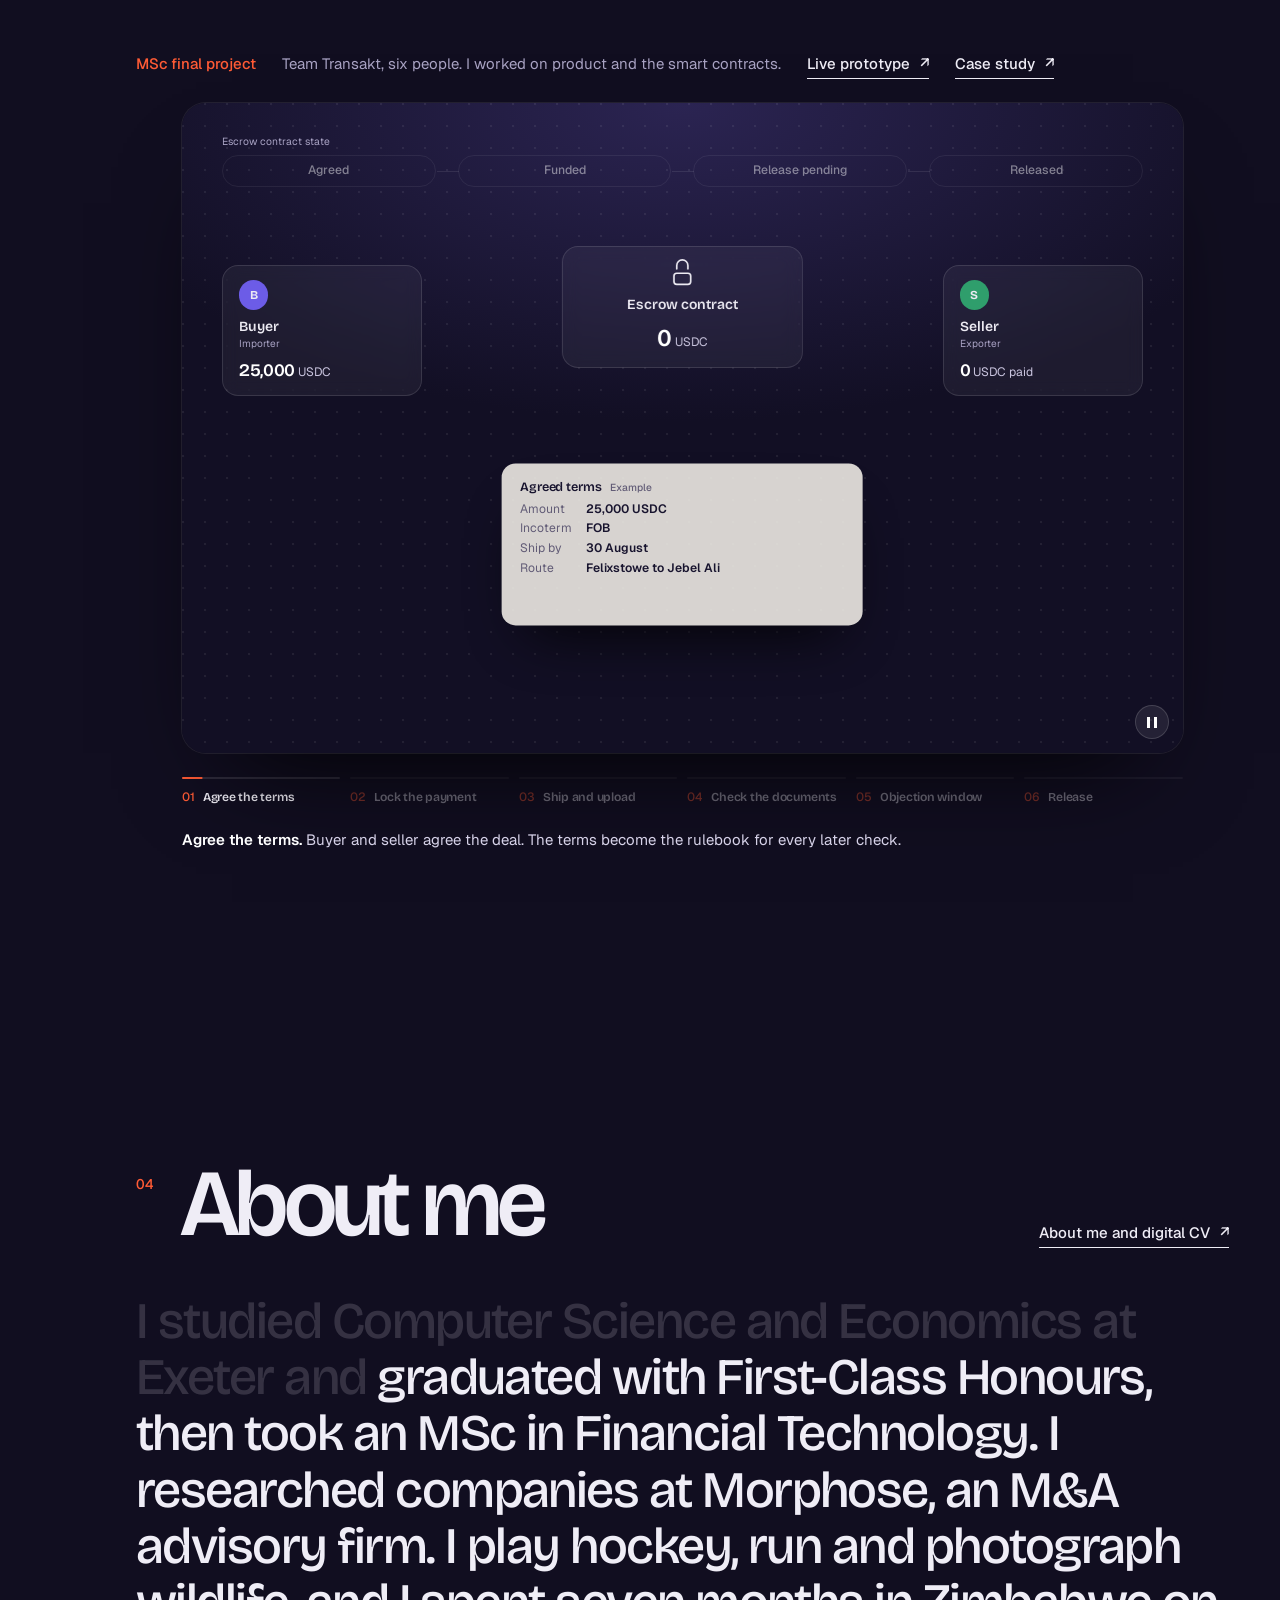
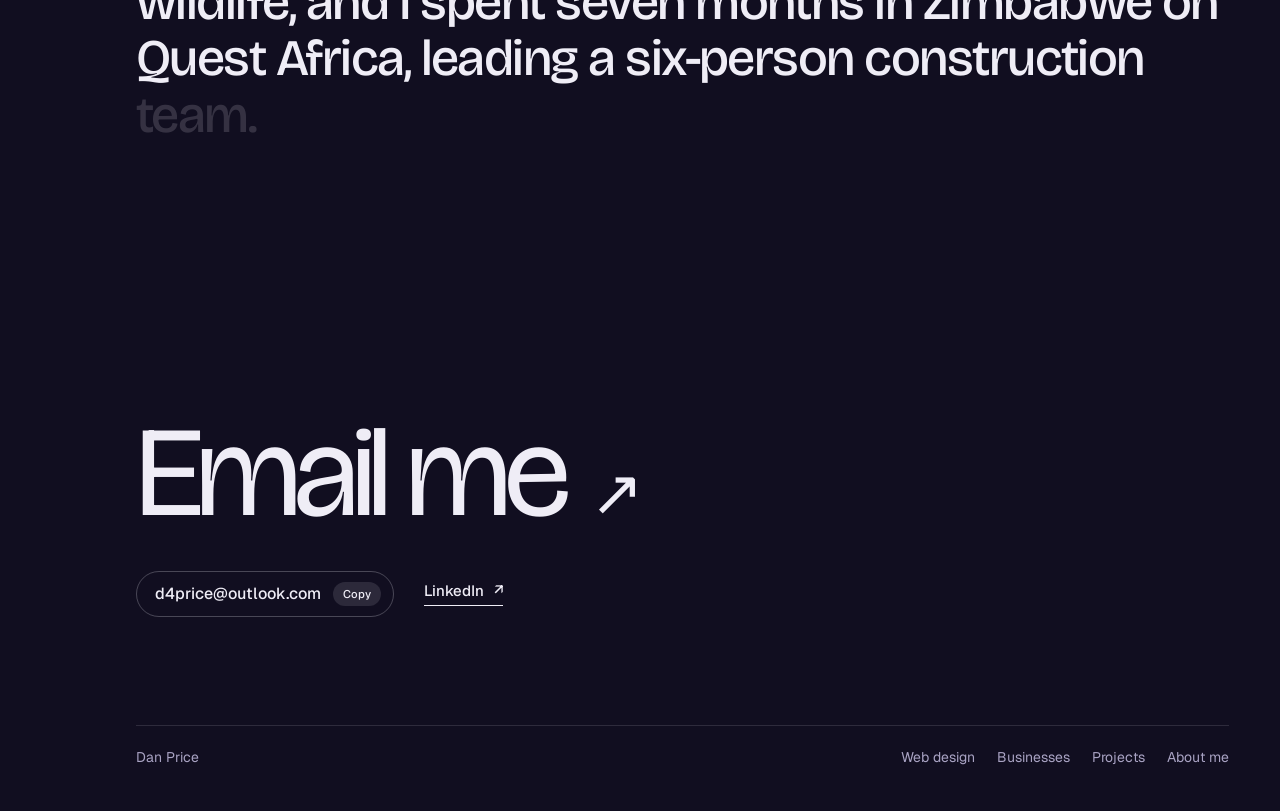
==== commit 74a81edf: "Deploy portfolio 076d24e" ====
--- a/index.html
+++ b/index.html
@@ -1,5 +1,5 @@
 <!doctype html>
-<html lang="en"><head><meta charset="UTF-8"><meta name="viewport" content="width=device-width, initial-scale=1"><meta name="theme-color" content="#1a1631"><meta name="description" content="Dan Price designs and builds websites. Web design, businesses, projects and background."><title>Dan Price: web design, businesses and projects</title><link rel="icon" href="/favicon.svg" type="image/svg+xml"><link rel="apple-touch-icon" href="/apple-touch-icon.png"><meta property="og:type" content="website"><meta property="og:site_name" content="Dan Price"><meta property="og:title" content="Dan Price: web design, businesses and projects"><meta property="og:description" content="Dan Price designs and builds websites. Web design, businesses, projects and background."><meta property="og:url" content="https://danprice.uk/"><meta property="og:image" content="https://danprice.uk/og.jpg"><meta property="og:image:width" content="1200"><meta property="og:image:height" content="630"><meta name="twitter:card" content="summary_large_image"><link rel="preconnect" href="https://fonts.googleapis.com"><link rel="preconnect" href="https://fonts.gstatic.com" crossorigin><link href="https://fonts.googleapis.com/css2?family=Bricolage+Grotesque:opsz,wdth,wght@12..96,75..100,200..800&family=Geist:wght@300..700&family=DM+Sans:wght@400;500;600;700&family=Manrope:wght@400;500;600;700;800&family=Prata&family=Space+Grotesk:wght@400;500;600;700&display=swap" rel="stylesheet">  <script type="module" crossorigin src="/assets/main-BMQXF3az.js"></script>
+<html lang="en"><head><meta charset="UTF-8"><meta name="viewport" content="width=device-width, initial-scale=1"><meta name="theme-color" content="#1a1631"><meta name="description" content="Dan Price designs and builds websites. Web design, businesses, projects and background."><title>Dan Price: web design, businesses and projects</title><link rel="icon" href="/favicon.svg" type="image/svg+xml"><link rel="apple-touch-icon" href="/apple-touch-icon.png"><meta property="og:type" content="website"><meta property="og:site_name" content="Dan Price"><meta property="og:title" content="Dan Price: web design, businesses and projects"><meta property="og:description" content="Dan Price designs and builds websites. Web design, businesses, projects and background."><meta property="og:url" content="https://danprice.uk/"><meta property="og:image" content="https://danprice.uk/og.jpg"><meta property="og:image:width" content="1200"><meta property="og:image:height" content="630"><meta name="twitter:card" content="summary_large_image"><link rel="preconnect" href="https://fonts.googleapis.com"><link rel="preconnect" href="https://fonts.gstatic.com" crossorigin><link href="https://fonts.googleapis.com/css2?family=Bricolage+Grotesque:opsz,wdth,wght@12..96,75..100,200..800&family=Geist:wght@300..700&family=DM+Sans:wght@400;500;600;700&family=Manrope:wght@400;500;600;700;800&family=Prata&family=Space+Grotesk:wght@400;500;600;700&display=swap" rel="stylesheet">  <script type="module" crossorigin src="/assets/main-x53QYhRP.js"></script>
   <link rel="modulepreload" crossorigin href="/assets/modulepreload-polyfill-B5Qt9EMX.js">
   <link rel="modulepreload" crossorigin href="/assets/preload-helper-ckwbz45p.js">
 </head><body><div id="app"></div></body></html>
